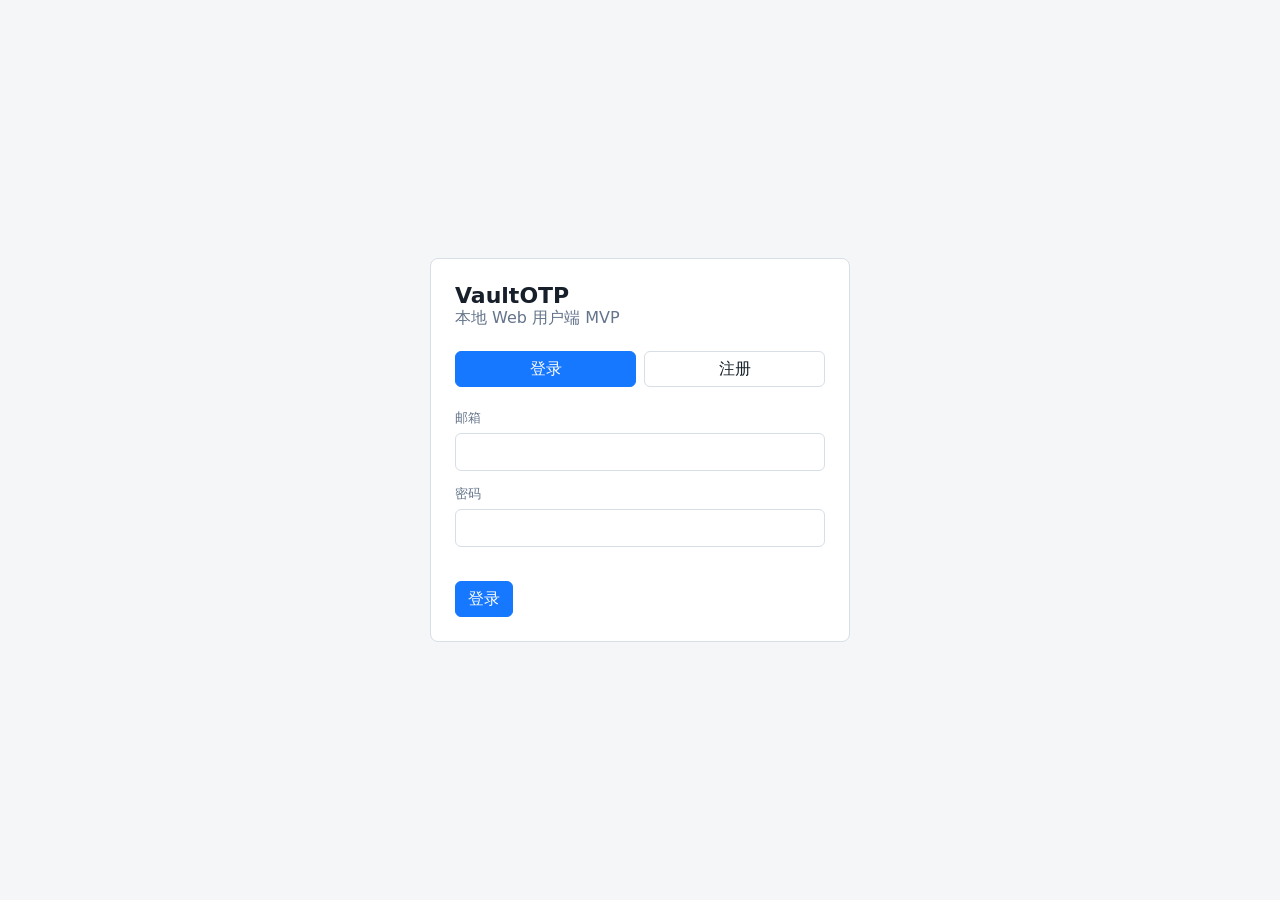
==== web/index.html @ 06e0d686 "feat: add web user mvp" ====
<!doctype html>
<html lang="zh-CN">
  <head>
    <meta charset="utf-8" />
    <meta name="viewport" content="width=device-width, initial-scale=1" />
    <meta name="robots" content="noindex, nofollow" />
    <title>VaultOTP</title>
    <link rel="stylesheet" href="./styles.css" />
  </head>
  <body>
    <div id="app"></div>
    <script src="./app.js"></script>
  </body>
</html>
---- web/styles.css ----
:root {
  color-scheme: light;
  --bg: #f4f6f8;
  --panel: #ffffff;
  --panel-soft: #f8fafc;
  --line: #d8dee6;
  --text: #17202a;
  --muted: #64748b;
  --accent: #1677ff;
  --accent-soft: #e8f1ff;
  --danger: #c52828;
  --danger-soft: #fff0f0;
  --code: #111827;
}

* {
  box-sizing: border-box;
}

body {
  margin: 0;
  min-height: 100vh;
  background: var(--bg);
  color: var(--text);
  font-family:
    Inter, ui-sans-serif, system-ui, -apple-system, BlinkMacSystemFont, "Segoe UI",
    sans-serif;
  letter-spacing: 0;
}

button,
input,
select,
textarea {
  font: inherit;
}

button {
  border: 1px solid var(--line);
  background: var(--panel);
  color: var(--text);
  cursor: pointer;
}

button:hover {
  border-color: var(--accent);
}

button:disabled {
  cursor: not-allowed;
  opacity: 0.55;
}

.screen {
  min-height: 100vh;
}

.auth-screen {
  display: grid;
  place-items: center;
  padding: 32px;
}

.auth-panel {
  width: min(420px, 100%);
  background: var(--panel);
  border: 1px solid var(--line);
  border-radius: 8px;
  padding: 24px;
}

.brand-row,
.topbar,
.panel-title,
.entry-main,
.entry-actions,
.form-row,
.inline-actions {
  display: flex;
  align-items: center;
}

.brand-row,
.topbar,
.panel-title,
.entry-main {
  justify-content: space-between;
}

.brand {
  font-size: 22px;
  font-weight: 700;
}

.muted {
  color: var(--muted);
}

.tabs {
  display: grid;
  grid-template-columns: 1fr 1fr;
  gap: 8px;
  margin: 22px 0;
}

.tab,
.icon-button,
.primary,
.danger,
.ghost {
  min-height: 36px;
  border-radius: 6px;
  padding: 0 12px;
}

.tab.active,
.primary {
  border-color: var(--accent);
  background: var(--accent);
  color: #fff;
}

.danger {
  border-color: #f0b4b4;
  background: var(--danger-soft);
  color: var(--danger);
}

.ghost {
  background: transparent;
}

.field {
  display: grid;
  gap: 6px;
  margin-bottom: 14px;
}

.field label {
  font-size: 13px;
  color: var(--muted);
}

input,
select,
textarea {
  width: 100%;
  border: 1px solid var(--line);
  border-radius: 6px;
  background: #fff;
  color: var(--text);
  min-height: 38px;
  padding: 8px 10px;
}

textarea {
  min-height: 72px;
  resize: vertical;
}

.error {
  min-height: 20px;
  color: var(--danger);
  font-size: 13px;
}

.layout {
  display: grid;
  grid-template-columns: 240px minmax(0, 1fr) 360px;
  min-height: 100vh;
}

.sidebar,
.main,
.inspector {
  min-width: 0;
}

.sidebar {
  background: var(--panel);
  border-right: 1px solid var(--line);
  padding: 18px;
}

.topbar {
  min-height: 64px;
  padding: 0 18px;
  background: var(--panel);
  border-bottom: 1px solid var(--line);
}

.main-content {
  padding: 18px;
}

.inspector {
  background: var(--panel);
  border-left: 1px solid var(--line);
  padding: 18px;
}

.group-list {
  display: grid;
  gap: 6px;
  margin-top: 16px;
}

.group-item {
  width: 100%;
  justify-content: space-between;
  border-radius: 6px;
  padding: 9px 10px;
  text-align: left;
}

.group-item.active {
  border-color: var(--accent);
  background: var(--accent-soft);
  color: var(--accent);
}

.entry-list {
  display: grid;
  gap: 10px;
}

.entry {
  background: var(--panel);
  border: 1px solid var(--line);
  border-radius: 8px;
  padding: 14px;
}

.entry.selected {
  border-color: var(--accent);
}

.entry-title {
  min-width: 0;
}

.entry-title strong,
.entry-title span {
  display: block;
  overflow: hidden;
  text-overflow: ellipsis;
  white-space: nowrap;
}

.otp {
  color: var(--code);
  font-family: "SFMono-Regular", Consolas, "Liberation Mono", monospace;
  font-size: 26px;
  font-weight: 700;
  letter-spacing: 2px;
  white-space: nowrap;
}

.entry-meta {
  display: flex;
  flex-wrap: wrap;
  gap: 8px;
  margin-top: 8px;
  color: var(--muted);
  font-size: 12px;
}

.badge {
  border: 1px solid var(--line);
  border-radius: 999px;
  padding: 2px 8px;
  background: var(--panel-soft);
}

.empty {
  border: 1px dashed var(--line);
  border-radius: 8px;
  padding: 28px;
  text-align: center;
  color: var(--muted);
}

.form-grid {
  display: grid;
  gap: 12px;
}

.form-row {
  gap: 10px;
}

.form-row .field {
  flex: 1;
}

.inline-actions {
  gap: 8px;
  flex-wrap: wrap;
}

.language {
  width: 92px;
}

@media (max-width: 1120px) {
  .layout {
    grid-template-columns: 220px minmax(0, 1fr);
  }

  .inspector {
    grid-column: 1 / -1;
    border-left: 0;
    border-top: 1px solid var(--line);
  }
}

@media (max-width: 760px) {
  .layout {
    display: block;
  }

  .sidebar {
    border-right: 0;
    border-bottom: 1px solid var(--line);
  }

  .topbar {
    align-items: flex-start;
    flex-direction: column;
    gap: 10px;
    padding: 14px 18px;
  }

  .entry-main {
    align-items: flex-start;
    flex-direction: column;
    gap: 12px;
  }

  .otp {
    font-size: 22px;
  }
}
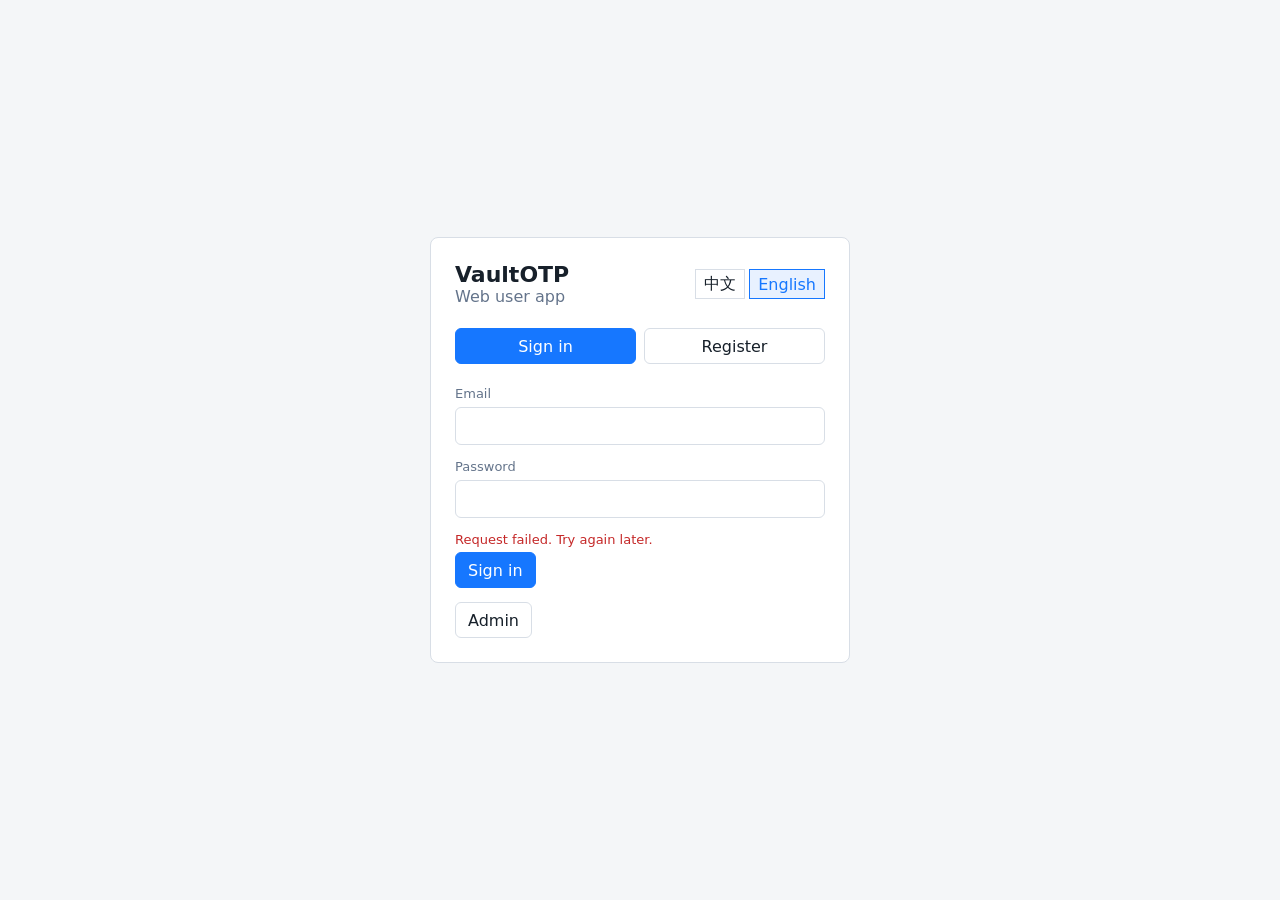
==== commit b975651c: "feat: add shared i18n stage" ====
--- a/web/index.html
+++ b/web/index.html
@@ -9,6 +9,7 @@
   </head>
   <body>
     <div id="app"></div>
+    <script src="../extension/i18n.js"></script>
     <script src="./app.js"></script>
   </body>
 </html>
--- a/web/styles.css
+++ b/web/styles.css
@@ -69,6 +69,10 @@
   padding: 24px;
 }
 
+.auth-switch {
+  margin-top: 14px;
+}
+
 .brand-row,
 .topbar,
 .panel-title,
@@ -87,6 +91,22 @@
   justify-content: space-between;
 }
 
+.language-switch {
+  display: inline-flex;
+  gap: 4px;
+}
+
+.language-switch button {
+  min-height: 30px;
+  padding: 0 8px;
+}
+
+.language-switch button.active {
+  border-color: var(--accent);
+  background: var(--accent-soft);
+  color: var(--accent);
+}
+
 .brand {
   font-size: 22px;
   font-weight: 700;
@@ -298,8 +318,210 @@
   flex-wrap: wrap;
 }
 
-.language {
-  width: 92px;
+.sidebar-actions {
+  align-items: stretch;
+  display: grid;
+  grid-template-columns: 1fr 1fr;
+  margin-top: 12px;
+}
+
+.admin-layout {
+  display: grid;
+  grid-template-columns: 300px minmax(0, 1fr);
+  min-height: 100vh;
+}
+
+.admin-sidebar,
+.admin-main {
+  min-width: 0;
+}
+
+.admin-sidebar {
+  background: var(--panel);
+  border-right: 1px solid var(--line);
+  padding: 18px;
+}
+
+.sidebar-section {
+  margin-top: 22px;
+}
+
+.section-title {
+  color: var(--muted);
+  font-size: 13px;
+  font-weight: 700;
+  margin-bottom: 10px;
+}
+
+.admin-user-list,
+.admin-audit-list,
+.admin-entry-list {
+  display: grid;
+  gap: 8px;
+}
+
+.admin-user-item {
+  align-items: center;
+  border-radius: 6px;
+  display: flex;
+  justify-content: space-between;
+  min-height: 40px;
+  padding: 8px 10px;
+  width: 100%;
+}
+
+.admin-user-item.active {
+  border-color: var(--accent);
+  background: var(--accent-soft);
+  color: var(--accent);
+}
+
+.disabled-badge {
+  color: var(--danger);
+}
+
+.admin-content {
+  padding: 18px;
+}
+
+.admin-detail,
+.admin-summary,
+.admin-entry-row {
+  display: grid;
+  gap: 14px;
+}
+
+.admin-summary {
+  align-items: center;
+  grid-template-columns: minmax(0, 1fr) auto;
+}
+
+.detail-grid {
+  border: 1px solid var(--line);
+  border-radius: 8px;
+  display: grid;
+  grid-template-columns: repeat(4, minmax(0, 1fr));
+  overflow: hidden;
+}
+
+.detail-item {
+  background: var(--panel);
+  border-right: 1px solid var(--line);
+  display: grid;
+  gap: 4px;
+  min-width: 0;
+  padding: 12px;
+}
+
+.detail-item:last-child {
+  border-right: 0;
+}
+
+.detail-item strong,
+.admin-user-item span {
+  overflow: hidden;
+  text-overflow: ellipsis;
+  white-space: nowrap;
+}
+
+.admin-entry-row {
+  background: var(--panel);
+  border: 1px solid var(--line);
+  border-radius: 8px;
+  padding: 14px;
+}
+
+.admin-entry-top,
+.admin-entry-actions {
+  align-items: center;
+  display: flex;
+  gap: 10px;
+}
+
+.admin-entry-top {
+  justify-content: space-between;
+}
+
+.admin-entry-actions {
+  flex-wrap: wrap;
+}
+
+.admin-entry-values {
+  border-top: 1px solid var(--line);
+  display: grid;
+  gap: 10px;
+  grid-template-columns: 1fr 1fr;
+  padding-top: 12px;
+}
+
+.admin-value {
+  color: var(--code);
+  font-family: "SFMono-Regular", Consolas, "Liberation Mono", monospace;
+  margin-top: 4px;
+  overflow-wrap: anywhere;
+}
+
+.audit-row {
+  border: 1px solid var(--line);
+  border-radius: 6px;
+  display: grid;
+  font-size: 12px;
+  gap: 6px;
+  grid-template-columns: 1fr 0.8fr 1fr 0.8fr;
+  padding: 8px;
+}
+
+.modal-backdrop {
+  align-items: center;
+  background: rgb(15 23 42 / 45%);
+  display: flex;
+  inset: 0;
+  justify-content: center;
+  padding: 24px;
+  position: fixed;
+  z-index: 20;
+}
+
+.modal {
+  background: var(--panel);
+  border: 1px solid var(--line);
+  border-radius: 8px;
+  max-height: min(760px, calc(100vh - 48px));
+  overflow: auto;
+  padding: 18px;
+  width: min(860px, 100%);
+}
+
+.import-text {
+  min-height: 140px;
+}
+
+.import-preview {
+  border: 1px solid var(--line);
+  border-radius: 8px;
+  display: grid;
+  margin-top: 14px;
+  overflow: hidden;
+}
+
+.import-row {
+  align-items: center;
+  background: var(--panel);
+  border-bottom: 1px solid var(--line);
+  display: grid;
+  gap: 10px;
+  grid-template-columns: 24px minmax(160px, 1fr) auto auto auto minmax(120px, 1fr);
+  min-height: 54px;
+  padding: 10px 12px;
+}
+
+.import-row:last-child {
+  border-bottom: 0;
+}
+
+.import-row.duplicate,
+.import-row.invalid {
+  background: var(--panel-soft);
 }
 
 @media (max-width: 1120px) {
@@ -317,6 +539,26 @@
 @media (max-width: 760px) {
   .layout {
     display: block;
+  }
+
+  .admin-layout {
+    display: block;
+  }
+
+  .admin-sidebar {
+    border-bottom: 1px solid var(--line);
+    border-right: 0;
+  }
+
+  .admin-summary,
+  .detail-grid,
+  .admin-entry-values {
+    grid-template-columns: 1fr;
+  }
+
+  .detail-item {
+    border-bottom: 1px solid var(--line);
+    border-right: 0;
   }
 
   .sidebar {
@@ -340,4 +582,9 @@
   .otp {
     font-size: 22px;
   }
-}
+
+  .import-row {
+    align-items: flex-start;
+    grid-template-columns: 24px minmax(0, 1fr);
+  }
+}
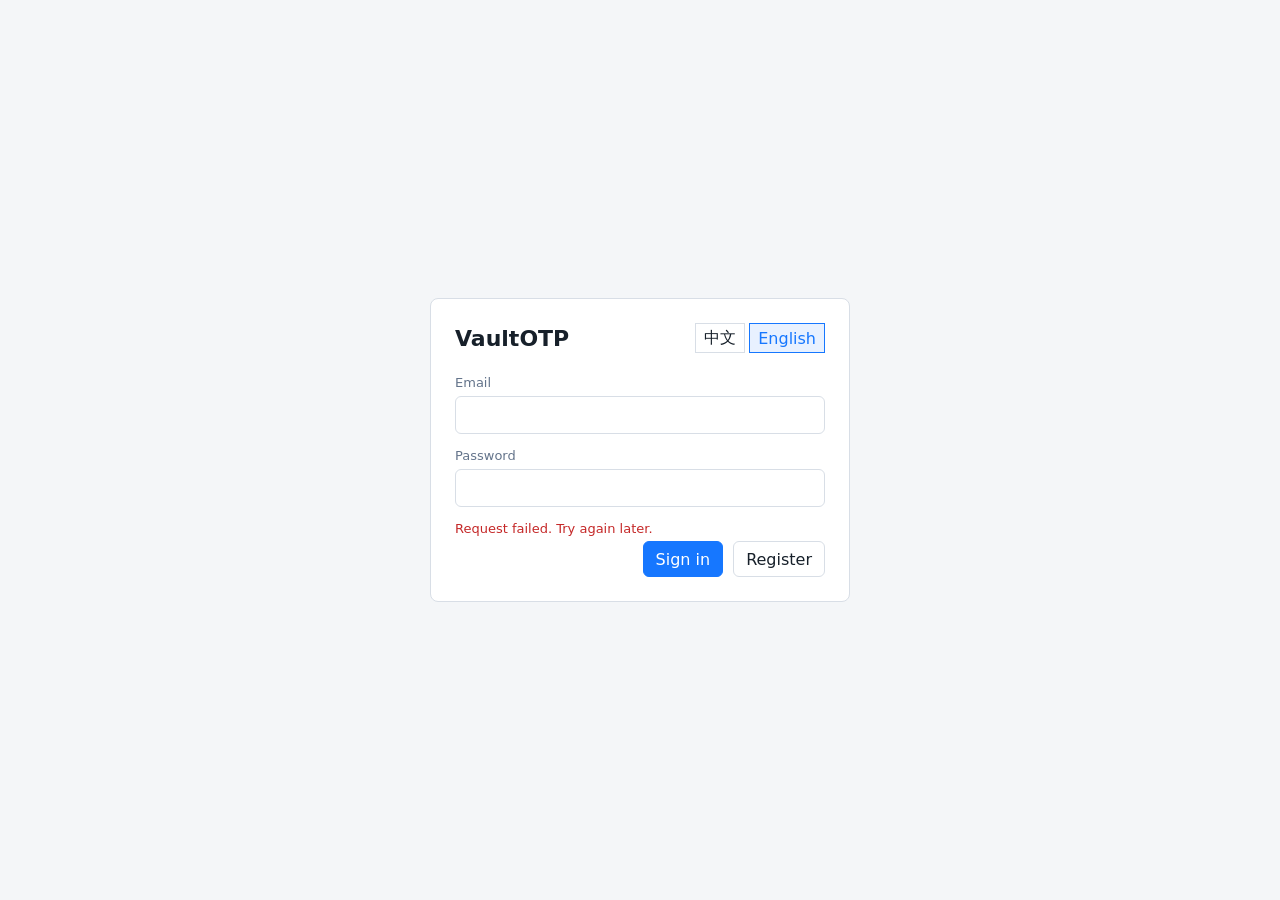
==== commit 6df2ec50: "Add QR image decoding fallback" ====
--- a/web/index.html
+++ b/web/index.html
@@ -4,12 +4,16 @@
     <meta charset="utf-8" />
     <meta name="viewport" content="width=device-width, initial-scale=1" />
     <meta name="robots" content="noindex, nofollow" />
+    <meta name="theme-color" content="#1677ff" />
     <title>VaultOTP</title>
+    <link rel="manifest" href="/manifest.webmanifest" />
+    <link rel="icon" href="/icon.svg" type="image/svg+xml" />
     <link rel="stylesheet" href="./styles.css" />
   </head>
   <body>
     <div id="app"></div>
     <script src="../extension/i18n.js"></script>
+    <script src="./jsQR.js"></script>
     <script src="./app.js"></script>
   </body>
 </html>
--- a/web/styles.css
+++ b/web/styles.css
@@ -69,17 +69,14 @@
   padding: 24px;
 }
 
-.auth-switch {
-  margin-top: 14px;
-}
-
 .brand-row,
 .topbar,
 .panel-title,
 .entry-main,
 .entry-actions,
 .form-row,
-.inline-actions {
+.inline-actions,
+.auth-actions {
   display: flex;
   align-items: center;
 }
@@ -89,6 +86,27 @@
 .panel-title,
 .entry-main {
   justify-content: space-between;
+}
+
+.entry-actions {
+  flex-wrap: wrap;
+  gap: 8px;
+}
+
+.entry-body {
+  display: grid;
+  gap: 12px;
+  min-width: 0;
+  width: 100%;
+}
+
+.auth-panel > .brand-row {
+  margin-bottom: 22px;
+}
+
+.auth-actions {
+  gap: 10px;
+  justify-content: flex-end;
 }
 
 .language-switch {
@@ -186,13 +204,12 @@
 
 .layout {
   display: grid;
-  grid-template-columns: 240px minmax(0, 1fr) 360px;
+  grid-template-columns: 240px minmax(0, 1fr);
   min-height: 100vh;
 }
 
 .sidebar,
-.main,
-.inspector {
+.content {
   min-width: 0;
 }
 
@@ -213,10 +230,62 @@
   padding: 18px;
 }
 
-.inspector {
-  background: var(--panel);
-  border-left: 1px solid var(--line);
+.user-content {
+  display: grid;
+  grid-auto-rows: max-content;
+}
+
+.sidebar-heading {
+  display: grid;
+  gap: 4px;
+}
+
+.user-topbar {
+  align-items: end;
+  display: grid;
+  gap: 14px;
+  grid-template-columns: minmax(180px, auto) minmax(240px, 1fr) auto;
+}
+
+.user-account {
+  display: grid;
+  gap: 4px;
+  min-width: 0;
+}
+
+.user-account strong {
+  overflow: hidden;
+  text-overflow: ellipsis;
+  white-space: nowrap;
+}
+
+.user-top-actions {
+  justify-content: flex-end;
+}
+
+.user-main-stack {
+  display: grid;
+  min-width: 0;
+}
+
+.user-toolbar,
+.user-form-section,
+.user-utility-grid,
+.user-settings-panel {
   padding: 18px;
+}
+
+.user-toolbar {
+  align-items: end;
+  background: var(--panel);
+  border-bottom: 1px solid var(--line);
+  display: grid;
+  gap: 12px;
+  grid-template-columns: minmax(260px, 1fr) auto;
+}
+
+.user-search {
+  margin-bottom: 0;
 }
 
 .group-list {
@@ -242,6 +311,69 @@
 .entry-list {
   display: grid;
   gap: 10px;
+  padding: 18px;
+}
+
+.entry-toolbar {
+  align-items: end;
+  display: grid;
+  gap: 12px;
+  grid-template-columns: minmax(200px, 240px) minmax(0, 1fr);
+  padding: 18px 18px 0;
+}
+
+.entry-main {
+  gap: 12px;
+  justify-content: flex-start;
+  width: 100%;
+}
+
+.entry-toolbar-left {
+  display: grid;
+  gap: 10px;
+}
+
+.segmented {
+  display: inline-flex;
+  gap: 6px;
+}
+
+.segmented button.active {
+  border-color: var(--accent);
+  background: var(--accent-soft);
+  color: var(--accent);
+}
+
+.entry-toolbar .field {
+  margin-bottom: 0;
+}
+
+.entry-toolbar-actions {
+  align-items: center;
+  justify-content: flex-end;
+}
+
+.sort-field select {
+  min-width: 0;
+}
+
+.empty-state {
+  display: grid;
+  gap: 12px;
+  justify-items: center;
+  padding: 16px 0 4px;
+}
+
+.batch-toolbar {
+  align-items: center;
+  display: grid;
+  gap: 12px;
+  grid-template-columns: auto auto minmax(0, 1fr);
+  padding: 0 18px;
+}
+
+.batch-actions {
+  justify-content: flex-end;
 }
 
 .entry {
@@ -249,14 +381,38 @@
   border: 1px solid var(--line);
   border-radius: 8px;
   padding: 14px;
+}
+
+.density-compact .entry {
+  padding: 10px;
+}
+
+.density-compact .entry-meta {
+  margin-top: 4px;
 }
 
 .entry.selected {
   border-color: var(--accent);
 }
 
+.entry.pinned {
+  border-color: #b48b14;
+}
+
+.entry.deleted {
+  border-style: dashed;
+  opacity: 0.92;
+}
+
 .entry-title {
   min-width: 0;
+}
+
+.entry-select {
+  flex: 0 0 auto;
+  height: 18px;
+  margin: 0;
+  width: 18px;
 }
 
 .entry-title strong,
@@ -276,6 +432,25 @@
   white-space: nowrap;
 }
 
+.otp-toggle {
+  align-items: center;
+  background: transparent;
+  border: 0;
+  border-radius: 6px;
+  display: inline-flex;
+  gap: 8px;
+  padding: 0;
+}
+
+.otp-toggle:hover {
+  border-color: transparent;
+}
+
+.otp-toggle:focus-visible {
+  outline: 2px solid var(--accent);
+  outline-offset: 2px;
+}
+
 .entry-meta {
   display: flex;
   flex-wrap: wrap;
@@ -305,6 +480,119 @@
   gap: 12px;
 }
 
+.user-form-section {
+  background: var(--panel);
+  border-top: 1px solid var(--line);
+}
+
+.user-form-section .form-grid {
+  grid-template-columns: repeat(4, minmax(0, 1fr));
+}
+
+.user-form-section .panel-title,
+.user-form-section .advanced-options,
+.user-form-section .error,
+.user-form-section .inline-actions {
+  grid-column: 1 / -1;
+}
+
+.advanced-options {
+  border: 1px solid var(--line);
+  border-radius: 8px;
+  padding: 12px;
+}
+
+.advanced-options summary {
+  color: var(--muted);
+  cursor: pointer;
+  font-size: 13px;
+  font-weight: 700;
+}
+
+.advanced-grid {
+  grid-template-columns: repeat(4, minmax(0, 1fr));
+  margin-top: 12px;
+}
+
+.advanced-note {
+  grid-column: 1 / -1;
+}
+
+.user-settings-panel {
+  background: var(--panel-soft);
+  min-height: calc(100vh - 64px);
+}
+
+.user-settings-panel .panel-title h2 {
+  font-size: 18px;
+  margin: 0;
+}
+
+.settings-overview {
+  display: grid;
+  gap: 12px;
+  grid-template-columns: repeat(auto-fit, minmax(220px, 1fr));
+  margin-top: 16px;
+}
+
+.settings-card {
+  align-items: flex-start;
+  background: var(--panel);
+  border: 1px solid var(--line);
+  border-radius: 8px;
+  display: grid;
+  gap: 6px;
+  min-height: 86px;
+  padding: 14px;
+  text-align: left;
+}
+
+.settings-card span {
+  color: var(--text);
+  font-weight: 700;
+}
+
+.settings-card small {
+  color: var(--muted);
+  font-size: 12px;
+}
+
+.settings-section-stack {
+  display: grid;
+  gap: 14px;
+  margin-top: 16px;
+}
+
+.user-settings-panel > .sidebar-section,
+.settings-section-stack .sidebar-section {
+  background: var(--panel);
+  border: 1px solid var(--line);
+  border-radius: 8px;
+  margin-top: 16px;
+  min-width: 0;
+  padding: 14px;
+}
+
+.settings-section-stack .sidebar-section {
+  margin-top: 0;
+}
+
+.user-utility-grid {
+  display: grid;
+  gap: 18px;
+  grid-template-columns: repeat(auto-fit, minmax(220px, 1fr));
+  padding: 0;
+}
+
+.user-utility-grid .sidebar-section {
+  background: var(--panel);
+  border: 1px solid var(--line);
+  border-radius: 8px;
+  margin-top: 0;
+  min-width: 0;
+  padding: 14px;
+}
+
 .form-row {
   gap: 10px;
 }
@@ -323,6 +611,98 @@
   display: grid;
   grid-template-columns: 1fr 1fr;
   margin-top: 12px;
+}
+
+.settings-actions {
+  margin-top: 12px;
+}
+
+.session-list {
+  display: grid;
+  gap: 8px;
+  margin: 10px 0 12px;
+}
+
+.session-list > div {
+  display: grid;
+  gap: 2px;
+  min-width: 0;
+}
+
+.session-list strong {
+  font-size: 13px;
+  overflow-wrap: anywhere;
+}
+
+.copy-feedback {
+  color: #1a8f4b;
+  font-weight: 700;
+}
+
+.lock-hint {
+  margin-bottom: 12px;
+}
+
+.pwa-panel {
+  display: grid;
+  gap: 8px;
+}
+
+.export-panel {
+  display: grid;
+  gap: 10px;
+}
+
+.transfer-log {
+  border-top: 1px solid var(--line);
+  display: grid;
+  font-size: 12px;
+  gap: 6px;
+  max-height: 120px;
+  overflow: auto;
+  padding-top: 10px;
+}
+
+.qr-wrap {
+  display: grid;
+  place-items: center;
+}
+
+.qr-code {
+  height: min(280px, 70vw);
+  image-rendering: pixelated;
+  width: min(280px, 70vw);
+}
+
+.share-modal textarea {
+  min-height: 96px;
+  resize: vertical;
+  width: 100%;
+}
+
+.status-row {
+  align-items: center;
+  display: flex;
+  gap: 8px;
+}
+
+.status-dot {
+  border-radius: 999px;
+  display: inline-block;
+  height: 10px;
+  width: 10px;
+}
+
+.status-dot.online {
+  background: #1a8f4b;
+}
+
+.status-dot.offline {
+  background: var(--danger);
+}
+
+.full-width {
+  width: 100%;
 }
 
 .admin-layout {
@@ -469,6 +849,299 @@
   gap: 6px;
   grid-template-columns: 1fr 0.8fr 1fr 0.8fr;
   padding: 8px;
+}
+
+.pat-row {
+  grid-template-columns: minmax(120px, 1fr) auto minmax(160px, 1fr) minmax(140px, 1fr);
+}
+
+.pat-row button {
+  width: 100%;
+}
+
+.api-help {
+  border-top: 1px solid var(--line);
+  display: grid;
+  gap: 8px;
+  margin-top: 12px;
+  padding-top: 12px;
+}
+
+.api-help pre {
+  background: var(--panel-soft);
+  border: 1px solid var(--line);
+  border-radius: 6px;
+  font-size: 12px;
+  margin: 0;
+  max-width: 100%;
+  overflow-x: auto;
+  padding: 8px;
+}
+
+.site-settings-form {
+  display: grid;
+  gap: 8px;
+}
+
+.checkbox-field {
+  align-items: center;
+  color: var(--muted);
+  display: flex;
+  font-size: 13px;
+  gap: 8px;
+}
+
+.checkbox-field input {
+  min-height: auto;
+  width: auto;
+}
+
+.public-page {
+  display: grid;
+  gap: 28px;
+  margin: 0 auto;
+  max-width: 1040px;
+  padding: 24px;
+}
+
+.public-nav {
+  align-items: center;
+  border-bottom: 1px solid var(--line);
+  display: flex;
+  gap: 16px;
+  justify-content: space-between;
+  min-height: 54px;
+}
+
+.public-nav span {
+  display: flex;
+  flex-wrap: wrap;
+  gap: 10px;
+}
+
+.public-nav a,
+.public-link {
+  color: var(--text);
+  text-decoration: none;
+}
+
+.public-link {
+  align-items: center;
+  border: 1px solid var(--line);
+  border-radius: 6px;
+  display: inline-flex;
+  min-height: 36px;
+  padding: 0 12px;
+}
+
+.public-link.primary {
+  border-color: var(--accent);
+  color: #fff;
+}
+
+.public-hero {
+  display: grid;
+  gap: 14px;
+  max-width: 760px;
+  padding: 36px 0;
+}
+
+.public-hero h1 {
+  font-size: 34px;
+  line-height: 1.18;
+  margin: 0;
+}
+
+.public-hero p {
+  font-size: 16px;
+  line-height: 1.7;
+  margin: 0;
+}
+
+.public-totp {
+  display: grid;
+  gap: 18px;
+  justify-items: center;
+  padding: 28px 0 36px;
+}
+
+.public-totp h2 {
+  font-size: 28px;
+  margin: 0;
+  text-align: center;
+}
+
+.public-single-tool {
+  border: 1px solid var(--line);
+  border-radius: 8px;
+  display: grid;
+  gap: 14px;
+  justify-items: center;
+  padding: 18px;
+  width: 100%;
+}
+
+.public-single-tool .public-totp-form {
+  grid-template-columns: minmax(260px, 1fr) auto;
+  width: min(640px, 100%);
+}
+
+.public-single-result {
+  display: grid;
+  gap: 6px;
+  justify-items: center;
+  min-height: 86px;
+}
+
+.public-single-result p {
+  color: var(--muted);
+  margin: 0;
+}
+
+.public-totp-form {
+  align-items: center;
+  display: grid;
+  gap: 12px;
+  grid-template-columns: minmax(180px, 0.8fr) minmax(260px, 1fr) auto;
+  width: min(820px, 100%);
+}
+
+.public-totp-form input {
+  min-height: 40px;
+}
+
+.public-totp-form button,
+.public-totp-actions button {
+  min-height: 40px;
+  padding: 0 12px;
+}
+
+.public-cache-notice {
+  background: var(--accent-soft);
+  border: 1px solid #b9d5ff;
+  border-radius: 8px;
+  color: #245184;
+  margin: 0;
+  max-width: 820px;
+  padding: 12px 14px;
+}
+
+.public-totp-actions {
+  display: flex;
+  flex-wrap: wrap;
+  gap: 10px;
+  justify-content: center;
+}
+
+.public-totp-list {
+  display: grid;
+  gap: 14px;
+  grid-template-columns: repeat(auto-fill, minmax(260px, 1fr));
+  width: 100%;
+}
+
+.public-totp-card {
+  background: var(--panel);
+  border: 1px solid var(--line);
+  border-top: 4px solid var(--accent);
+  border-radius: 8px;
+  display: grid;
+  gap: 12px;
+  padding: 16px;
+}
+
+.public-totp-card .remark {
+  font-weight: 700;
+  overflow: hidden;
+  text-overflow: ellipsis;
+  white-space: nowrap;
+}
+
+.public-totp-code {
+  border: 0;
+  background: transparent;
+  color: #18864b;
+  font-family: "SFMono-Regular", Consolas, "Liberation Mono", monospace;
+  font-size: 34px;
+  font-weight: 800;
+  min-height: 42px;
+  padding: 0;
+}
+
+.progress-container {
+  background: #e5eaf0;
+  border-radius: 999px;
+  height: 5px;
+  overflow: hidden;
+}
+
+.progress-bar {
+  background: var(--accent);
+  height: 100%;
+  transition: width 1s linear;
+}
+
+.card-tools {
+  border-top: 1px dashed var(--line);
+  display: flex;
+  gap: 8px;
+  justify-content: space-between;
+  padding-top: 12px;
+}
+
+.card-tools button {
+  border: 0;
+  background: transparent;
+  color: var(--accent);
+  min-height: 28px;
+  padding: 0;
+}
+
+.card-tools button:last-child {
+  color: var(--danger);
+}
+
+.public-totp-toast {
+  background: #222;
+  border-radius: 999px;
+  bottom: 24px;
+  color: #fff;
+  left: 50%;
+  opacity: 0;
+  padding: 10px 18px;
+  pointer-events: none;
+  position: fixed;
+  transform: translateX(-50%);
+  transition: opacity 0.18s ease;
+  z-index: 30;
+}
+
+.public-totp-toast.visible {
+  opacity: 1;
+}
+
+.public-grid {
+  display: grid;
+  gap: 12px;
+  grid-template-columns: repeat(3, minmax(0, 1fr));
+}
+
+.public-grid article {
+  background: var(--panel);
+  border: 1px solid var(--line);
+  border-radius: 8px;
+  padding: 16px;
+}
+
+.public-grid h2 {
+  font-size: 16px;
+  margin: 0 0 8px;
+}
+
+.public-grid p {
+  color: var(--muted);
+  line-height: 1.6;
+  margin: 0;
 }
 
 .modal-backdrop {
@@ -496,6 +1169,25 @@
   min-height: 140px;
 }
 
+.import-scan-panel {
+  border: 1px solid var(--line);
+  border-radius: 8px;
+  display: grid;
+  gap: 12px;
+  margin-bottom: 14px;
+  padding: 12px;
+}
+
+.qr-scan-video {
+  aspect-ratio: 4 / 3;
+  background: #111827;
+  border-radius: 8px;
+  display: block;
+  max-height: 360px;
+  object-fit: cover;
+  width: 100%;
+}
+
 .import-preview {
   border: 1px solid var(--line);
   border-radius: 8px;
@@ -529,16 +1221,47 @@
     grid-template-columns: 220px minmax(0, 1fr);
   }
 
-  .inspector {
-    grid-column: 1 / -1;
-    border-left: 0;
-    border-top: 1px solid var(--line);
+  .user-form-section .form-grid {
+    grid-template-columns: repeat(2, minmax(0, 1fr));
+  }
+
+  .advanced-grid {
+    grid-template-columns: repeat(2, minmax(0, 1fr));
+  }
+
+  .user-topbar,
+  .user-utility-grid {
+    grid-template-columns: 1fr;
+  }
+
+  .user-top-actions {
+    justify-content: flex-start;
   }
 }
 
 @media (max-width: 760px) {
+  body {
+    overflow-x: hidden;
+  }
+
   .layout {
     display: block;
+  }
+
+  .user-toolbar,
+  .user-utility-grid,
+  .user-form-section .form-grid,
+  .entry-toolbar,
+  .advanced-grid {
+    grid-template-columns: 1fr;
+  }
+
+  .batch-toolbar {
+    grid-template-columns: 1fr;
+  }
+
+  .pat-row {
+    grid-template-columns: 1fr;
   }
 
   .admin-layout {
@@ -552,7 +1275,27 @@
 
   .admin-summary,
   .detail-grid,
-  .admin-entry-values {
+  .admin-entry-values,
+  .public-grid {
+    grid-template-columns: 1fr;
+  }
+
+  .public-nav {
+    align-items: flex-start;
+    flex-direction: column;
+    padding-bottom: 12px;
+  }
+
+  .public-hero h1 {
+    font-size: 28px;
+  }
+
+  .public-totp h2 {
+    font-size: 24px;
+  }
+
+  .public-totp-form {
+    align-items: stretch;
     grid-template-columns: 1fr;
   }
 
@@ -567,10 +1310,17 @@
   }
 
   .topbar {
-    align-items: flex-start;
-    flex-direction: column;
-    gap: 10px;
     padding: 14px 18px;
+  }
+
+  .user-topbar {
+    align-items: stretch;
+    grid-template-columns: minmax(0, 1fr);
+  }
+
+  .user-top-actions button,
+  .settings-actions button {
+    flex: 1 1 120px;
   }
 
   .entry-main {
@@ -579,6 +1329,21 @@
     gap: 12px;
   }
 
+  .entry-actions {
+    align-items: stretch;
+    display: grid;
+    grid-template-columns: minmax(0, 1fr) auto auto;
+    width: 100%;
+  }
+
+  .batch-actions {
+    justify-content: flex-start;
+  }
+
+  .entry-toolbar-actions {
+    justify-content: flex-start;
+  }
+
   .otp {
     font-size: 22px;
   }
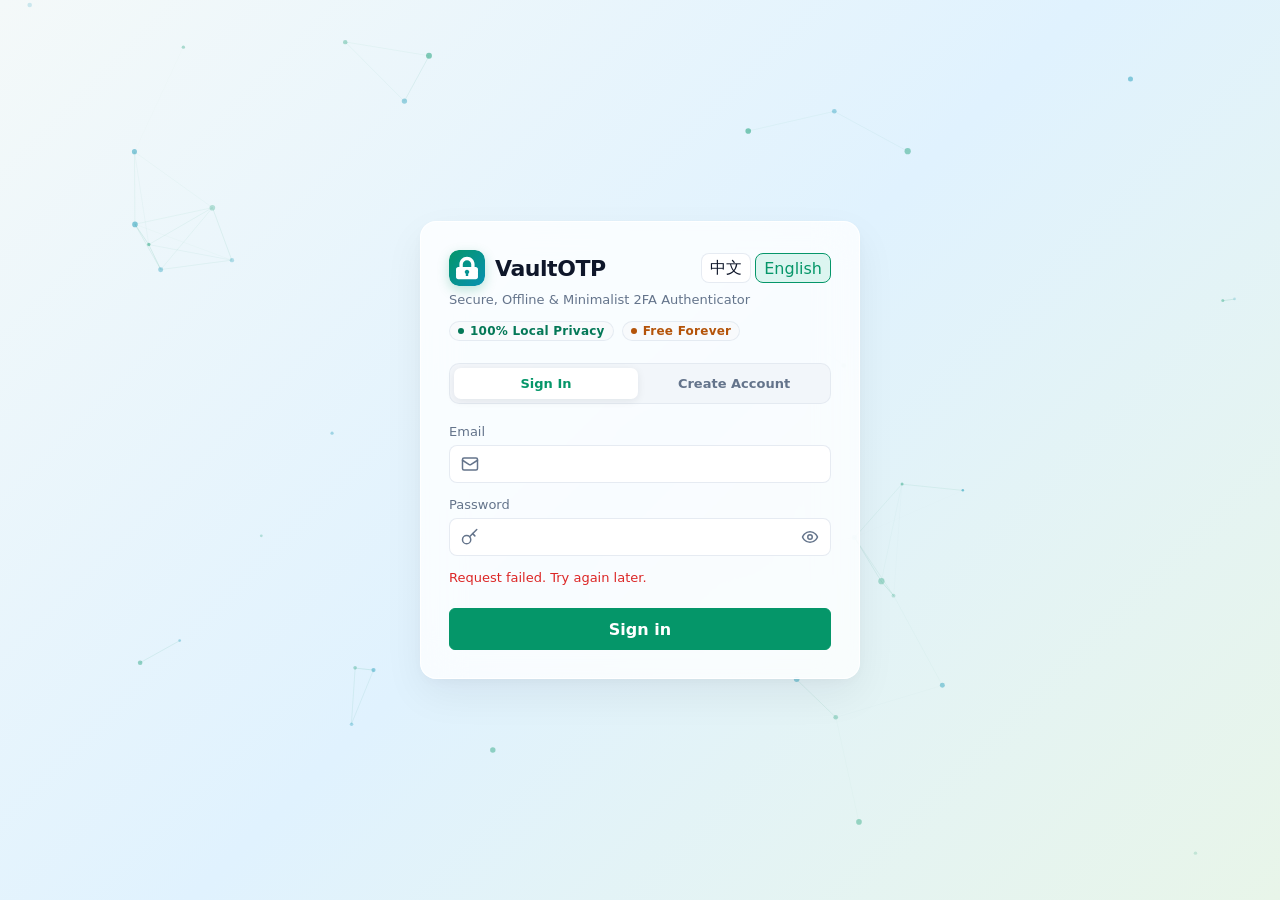
==== commit c3afe7de: "Redesign homepage and auth screens with mint glassmorphism and particles" ====
--- a/web/index.html
+++ b/web/index.html
@@ -4,13 +4,14 @@
     <meta charset="utf-8" />
     <meta name="viewport" content="width=device-width, initial-scale=1" />
     <meta name="robots" content="noindex, nofollow" />
-    <meta name="theme-color" content="#1677ff" />
+    <meta name="theme-color" content="#059669" />
     <title>VaultOTP</title>
     <link rel="manifest" href="/manifest.webmanifest" />
     <link rel="icon" href="/icon.svg" type="image/svg+xml" />
     <link rel="stylesheet" href="./styles.css" />
   </head>
   <body>
+    <canvas id="particle-canvas"></canvas>
     <div id="app"></div>
     <script src="../extension/i18n.js"></script>
     <script src="./jsQR.js"></script>
--- a/web/styles.css
+++ b/web/styles.css
@@ -1,26 +1,56 @@
 :root {
   color-scheme: light;
-  --bg: #f4f6f8;
-  --panel: #ffffff;
-  --panel-soft: #f8fafc;
-  --line: #d8dee6;
-  --text: #17202a;
+  --bg-gradient: linear-gradient(135deg, #f4f9f9 0%, #e0f2fe 50%, #e8f5e9 100%);
+  --bg: #f4f9f9;
+  --panel: rgba(255, 255, 255, 0.78);
+  --panel-solid: #ffffff;
+  --panel-soft: rgba(248, 250, 252, 0.88);
+  --glass-border: rgba(255, 255, 255, 0.9);
+  --glass-shadow: 0 16px 40px rgba(15, 23, 42, 0.06), 0 4px 14px rgba(15, 23, 42, 0.03);
+  --line: rgba(226, 232, 240, 0.85);
+  --text: #0f172a;
   --muted: #64748b;
-  --accent: #1677ff;
-  --accent-soft: #e8f1ff;
-  --danger: #c52828;
-  --danger-soft: #fff0f0;
-  --code: #111827;
+  --accent: #059669;
+  --accent-hover: #047857;
+  --accent-soft: rgba(16, 185, 129, 0.12);
+  --accent-cyan: #0891b2;
+  --danger: #dc2626;
+  --danger-soft: rgba(239, 68, 68, 0.1);
+  --code: #0f172a;
+
+  --badge-privacy-bg: rgba(209, 250, 229, 0.9);
+  --badge-privacy-text: #047857;
+  --badge-privacy-border: rgba(52, 211, 153, 0.4);
+
+  --badge-free-bg: rgba(254, 243, 199, 0.9);
+  --badge-free-text: #b45309;
+  --badge-free-border: rgba(251, 191, 36, 0.4);
 }
 
 * {
   box-sizing: border-box;
+}
+
+#particle-canvas {
+  position: fixed;
+  top: 0;
+  left: 0;
+  width: 100vw;
+  height: 100vh;
+  pointer-events: none;
+  z-index: 0;
+}
+
+#app {
+  position: relative;
+  z-index: 1;
 }
 
 body {
   margin: 0;
   min-height: 100vh;
-  background: var(--bg);
+  background: var(--bg-gradient);
+  background-attachment: fixed;
   color: var(--text);
   font-family:
     Inter, ui-sans-serif, system-ui, -apple-system, BlinkMacSystemFont, "Segoe UI",
@@ -35,15 +65,57 @@
   font: inherit;
 }
 
+input[type="text"],
+input[type="email"],
+input[type="password"],
+input[type="search"],
+select,
+textarea {
+  background: rgba(255, 255, 255, 0.9);
+  border: 1px solid var(--line);
+  border-radius: 8px;
+  padding: 8px 12px;
+  min-height: 38px;
+  color: var(--text);
+  outline: none;
+  transition: border-color 0.15s ease, box-shadow 0.15s ease;
+}
+
+input[type="text"]:focus,
+input[type="email"]:focus,
+input[type="password"]:focus,
+input[type="search"]:focus,
+select:focus,
+textarea:focus {
+  border-color: var(--accent);
+  box-shadow: 0 0 0 3px var(--accent-soft);
+}
+
 button {
   border: 1px solid var(--line);
-  background: var(--panel);
+  background: var(--panel-solid);
   color: var(--text);
   cursor: pointer;
+  border-radius: 8px;
+  transition: all 0.15s ease;
 }
 
 button:hover {
   border-color: var(--accent);
+  color: var(--accent-hover);
+}
+
+button.primary {
+  background: var(--accent);
+  border-color: var(--accent);
+  color: #ffffff;
+  font-weight: 600;
+}
+
+button.primary:hover {
+  background: var(--accent-hover);
+  border-color: var(--accent-hover);
+  color: #ffffff;
 }
 
 button:disabled {
@@ -58,15 +130,215 @@
 .auth-screen {
   display: grid;
   place-items: center;
-  padding: 32px;
+  padding: 32px 16px;
 }
 
 .auth-panel {
-  width: min(420px, 100%);
-  background: var(--panel);
-  border: 1px solid var(--line);
-  border-radius: 8px;
-  padding: 24px;
+  width: min(440px, 92vw);
+  background: var(--panel);
+  backdrop-filter: blur(20px);
+  -webkit-backdrop-filter: blur(20px);
+  border: 1px solid var(--glass-border);
+  box-shadow: var(--glass-shadow);
+  border-radius: 16px;
+  padding: 28px;
+}
+
+/* Admin Glass Special Highlight */
+.auth-panel.admin-auth {
+  border-color: rgba(8, 145, 178, 0.35);
+  box-shadow: 0 16px 40px rgba(8, 145, 178, 0.08), 0 4px 14px rgba(15, 23, 42, 0.03);
+}
+
+.auth-header {
+  margin-bottom: 22px;
+}
+
+.brand-header-row {
+  display: flex;
+  align-items: center;
+  justify-content: space-between;
+  gap: 12px;
+}
+
+.brand-logo-container {
+  display: flex;
+  align-items: center;
+  gap: 10px;
+}
+
+.brand-logo-svg {
+  width: 36px;
+  height: 36px;
+  flex-shrink: 0;
+  border-radius: 10px;
+  box-shadow: 0 4px 12px rgba(5, 150, 105, 0.25);
+}
+
+.brand-logo-svg.admin-logo {
+  box-shadow: 0 4px 12px rgba(8, 145, 178, 0.25);
+}
+
+.brand-name {
+  font-size: 22px;
+  font-weight: 700;
+  letter-spacing: -0.02em;
+  color: var(--text);
+}
+
+.hero-subtitle {
+  font-size: 13px;
+  color: var(--muted);
+  margin-top: 6px;
+  font-weight: 500;
+}
+
+.hero-badges {
+  display: flex;
+  flex-wrap: wrap;
+  gap: 8px;
+  margin-top: 14px;
+}
+
+.badge {
+  display: inline-flex;
+  align-items: center;
+  gap: 6px;
+  padding: 4px 10px;
+  border-radius: 9999px;
+  font-size: 12px;
+  font-weight: 600;
+  letter-spacing: 0.02em;
+  user-select: none;
+}
+
+.badge-privacy {
+  background: var(--badge-privacy-bg);
+  color: var(--badge-privacy-text);
+  border: 1px solid var(--badge-privacy-border);
+}
+
+.badge-free {
+  background: var(--badge-free-bg);
+  color: var(--badge-free-text);
+  border: 1px solid var(--badge-free-border);
+}
+
+.badge-admin {
+  background: rgba(224, 242, 254, 0.9);
+  color: #0369a1;
+  border: 1px solid rgba(56, 189, 248, 0.4);
+}
+
+.badge-admin-setup {
+  background: rgba(254, 226, 226, 0.9);
+  color: #b91c1c;
+  border: 1px solid rgba(248, 113, 113, 0.4);
+}
+
+.badge-dot {
+  width: 6px;
+  height: 6px;
+  border-radius: 50%;
+  background: currentColor;
+}
+
+/* Segmented Tab Bar */
+.segmented-tabs {
+  display: grid;
+  grid-template-columns: 1fr 1fr;
+  background: rgba(241, 245, 249, 0.85);
+  border: 1px solid var(--line);
+  padding: 4px;
+  border-radius: 10px;
+  margin: 18px 0 20px 0;
+  gap: 4px;
+}
+
+.segmented-tab {
+  border: none;
+  background: transparent;
+  padding: 8px 12px;
+  font-size: 13px;
+  font-weight: 600;
+  color: var(--muted);
+  border-radius: 7px;
+  cursor: pointer;
+  transition: all 0.2s ease;
+}
+
+.segmented-tab.active {
+  background: #ffffff;
+  color: var(--accent);
+  box-shadow: 0 2px 8px rgba(15, 23, 42, 0.08);
+}
+
+/* Input Icon Wrappers & Show/Hide Eye Toggle */
+.input-with-icon {
+  position: relative;
+  display: flex;
+  align-items: center;
+  width: 100%;
+}
+
+.input-with-icon .input-icon {
+  position: absolute;
+  left: 12px;
+  width: 18px;
+  height: 18px;
+  color: var(--muted);
+  pointer-events: none;
+}
+
+.input-with-icon input {
+  width: 100%;
+  padding-left: 38px;
+  padding-right: 38px;
+}
+
+.eye-toggle-btn {
+  position: absolute;
+  right: 8px;
+  background: transparent !important;
+  border: none !important;
+  padding: 4px !important;
+  display: flex;
+  align-items: center;
+  justify-content: center;
+  color: var(--muted);
+  border-radius: 6px;
+  min-height: auto !important;
+}
+
+.eye-toggle-btn:hover {
+  color: var(--text);
+  background: rgba(0, 0, 0, 0.04) !important;
+}
+
+.eye-toggle-btn svg {
+  width: 18px;
+  height: 18px;
+}
+
+.back-auth-row {
+  margin-top: 18px;
+  text-align: center;
+}
+
+.back-auth-link {
+  display: inline-flex;
+  align-items: center;
+  gap: 4px;
+  font-size: 13px;
+  color: var(--muted);
+  text-decoration: none;
+  font-weight: 500;
+  transition: color 0.15s ease;
+  cursor: pointer;
+}
+
+.back-auth-link:hover {
+  color: var(--accent-cyan);
 }
 
 .brand-row,
@@ -232,7 +504,9 @@
 
 .user-content {
   display: grid;
+  grid-template-rows: max-content minmax(0, 1fr);
   grid-auto-rows: max-content;
+  background: var(--bg);
 }
 
 .sidebar-heading {
@@ -240,11 +514,31 @@
   gap: 4px;
 }
 
+.user-sidebar {
+  display: flex;
+  flex-direction: column;
+  gap: 20px;
+}
+
+.user-nav,
+.nav-section {
+  display: grid;
+  gap: 14px;
+}
+
+.nav-section-title {
+  color: var(--muted);
+  font-size: 12px;
+  font-weight: 700;
+}
+
 .user-topbar {
-  align-items: end;
-  display: grid;
-  gap: 14px;
-  grid-template-columns: minmax(180px, auto) minmax(240px, 1fr) auto;
+  align-items: center;
+  display: grid;
+  gap: 16px;
+  grid-template-columns: minmax(180px, 260px) minmax(220px, 1fr) auto;
+  min-height: 72px;
+  padding: 12px 18px;
 }
 
 .user-account {
@@ -264,8 +558,11 @@
 }
 
 .user-main-stack {
-  display: grid;
+  align-content: start;
+  display: grid;
+  gap: 14px;
   min-width: 0;
+  padding: 18px;
 }
 
 .user-toolbar,
@@ -291,17 +588,24 @@
 .group-list {
   display: grid;
   gap: 6px;
-  margin-top: 16px;
 }
 
 .group-item {
   width: 100%;
+  align-items: center;
   justify-content: space-between;
   border-radius: 6px;
   padding: 9px 10px;
   text-align: left;
 }
 
+.group-item span:first-child {
+  min-width: 0;
+  overflow: hidden;
+  text-overflow: ellipsis;
+  white-space: nowrap;
+}
+
 .group-item.active {
   border-color: var(--accent);
   background: var(--accent-soft);
@@ -311,15 +615,24 @@
 .entry-list {
   display: grid;
   gap: 10px;
-  padding: 18px;
+  padding: 0;
 }
 
 .entry-toolbar {
-  align-items: end;
+  align-items: center;
+  background: var(--panel);
+  border: 1px solid var(--line);
+  border-radius: 8px;
   display: grid;
   gap: 12px;
-  grid-template-columns: minmax(200px, 240px) minmax(0, 1fr);
-  padding: 18px 18px 0;
+  grid-template-columns: minmax(0, 1fr) auto;
+  padding: 14px;
+}
+
+.entry-toolbar h1 {
+  font-size: 22px;
+  line-height: 1.25;
+  margin: 0 0 4px;
 }
 
 .entry-main {
@@ -333,6 +646,15 @@
   gap: 10px;
 }
 
+.entry-toolbar-controls {
+  align-items: end;
+  display: flex;
+  flex-wrap: wrap;
+  gap: 10px;
+  justify-content: flex-end;
+  min-width: 0;
+}
+
 .segmented {
   display: inline-flex;
   gap: 6px;
@@ -358,22 +680,56 @@
 }
 
 .empty-state {
+  align-content: center;
+  background: var(--panel);
+  border: 1px dashed var(--line);
+  border-radius: 8px;
   display: grid;
   gap: 12px;
   justify-items: center;
-  padding: 16px 0 4px;
+  min-height: 320px;
+  padding: 32px 18px;
+}
+
+.empty-state .empty {
+  border: 0;
+  padding: 0;
 }
 
 .batch-toolbar {
   align-items: center;
+  background: var(--panel);
+  border: 1px solid var(--line);
+  border-radius: 8px;
   display: grid;
   gap: 12px;
   grid-template-columns: auto auto minmax(0, 1fr);
-  padding: 0 18px;
+  padding: 12px;
 }
 
 .batch-actions {
+  flex-wrap: wrap;
   justify-content: flex-end;
+}
+
+.group-manage-list {
+  display: grid;
+  gap: 8px;
+}
+
+.group-manage-row {
+  align-items: center;
+  border: 1px solid var(--line);
+  border-radius: 6px;
+  display: grid;
+  gap: 8px;
+  grid-template-columns: minmax(0, 1fr) auto auto auto;
+  padding: 8px;
+}
+
+.group-manage-row span {
+  min-width: 0;
+  overflow-wrap: anywhere;
 }
 
 .entry {
@@ -482,7 +838,8 @@
 
 .user-form-section {
   background: var(--panel);
-  border-top: 1px solid var(--line);
+  border: 1px solid var(--line);
+  border-radius: 8px;
 }
 
 .user-form-section .form-grid {
@@ -519,8 +876,10 @@
 }
 
 .user-settings-panel {
-  background: var(--panel-soft);
-  min-height: calc(100vh - 64px);
+  background: var(--panel);
+  border: 1px solid var(--line);
+  border-radius: 8px;
+  min-height: 0;
 }
 
 .user-settings-panel .panel-title h2 {
@@ -876,6 +1235,29 @@
   max-width: 100%;
   overflow-x: auto;
   padding: 8px;
+}
+
+.api-endpoint-list {
+  display: grid;
+  gap: 6px;
+}
+
+.api-endpoint-row {
+  align-items: center;
+  border: 1px solid var(--line);
+  border-radius: 6px;
+  display: grid;
+  font-size: 12px;
+  gap: 8px;
+  grid-template-columns: auto minmax(160px, 0.8fr) minmax(0, 1fr);
+  min-width: 0;
+  padding: 8px;
+}
+
+.api-endpoint-row code,
+.api-endpoint-row span {
+  min-width: 0;
+  overflow-wrap: anywhere;
 }
 
 .site-settings-form {
@@ -1144,6 +1526,90 @@
   margin: 0;
 }
 
+.public-docs {
+  display: grid;
+  gap: 14px;
+}
+
+.public-doc-section {
+  background: var(--panel);
+  border: 1px solid var(--line);
+  border-radius: 8px;
+  display: grid;
+  gap: 10px;
+  padding: 16px;
+}
+
+.public-doc-section h2 {
+  font-size: 18px;
+  margin: 0;
+}
+
+.public-doc-section p {
+  color: var(--muted);
+  line-height: 1.7;
+  margin: 0;
+}
+
+.public-doc-section pre {
+  background: var(--panel-soft);
+  border: 1px solid var(--line);
+  border-radius: 6px;
+  font-size: 12px;
+  margin: 0;
+  max-width: 100%;
+  overflow-x: auto;
+  padding: 10px;
+}
+
+.public-api-table {
+  display: grid;
+  gap: 8px;
+}
+
+.public-api-table > div {
+  align-items: center;
+  border: 1px solid var(--line);
+  border-radius: 6px;
+  display: grid;
+  font-size: 13px;
+  gap: 8px;
+  grid-template-columns: auto minmax(190px, 0.7fr) minmax(0, 1fr);
+  padding: 8px;
+}
+
+.public-api-table code,
+.public-api-table span {
+  min-width: 0;
+  overflow-wrap: anywhere;
+}
+
+.public-compare-table {
+  display: grid;
+  gap: 12px;
+}
+
+.public-compare-table article {
+  background: var(--panel);
+  border: 1px solid var(--line);
+  border-radius: 8px;
+  display: grid;
+  gap: 12px;
+  grid-template-columns: minmax(120px, 0.55fr) repeat(2, minmax(0, 1fr));
+  padding: 16px;
+}
+
+.public-compare-table h2 {
+  font-size: 16px;
+  margin: 0;
+}
+
+.public-compare-table p {
+  color: var(--muted);
+  line-height: 1.6;
+  margin: 4px 0 0;
+}
+
 .modal-backdrop {
   align-items: center;
   background: rgb(15 23 42 / 45%);
@@ -1260,7 +1726,16 @@
     grid-template-columns: 1fr;
   }
 
+  .group-manage-row {
+    grid-template-columns: 1fr;
+  }
+
   .pat-row {
+    grid-template-columns: 1fr;
+  }
+
+  .api-endpoint-row {
+    align-items: flex-start;
     grid-template-columns: 1fr;
   }
 
@@ -1280,6 +1755,15 @@
     grid-template-columns: 1fr;
   }
 
+  .public-api-table > div {
+    align-items: flex-start;
+    grid-template-columns: 1fr;
+  }
+
+  .public-compare-table article {
+    grid-template-columns: 1fr;
+  }
+
   .public-nav {
     align-items: flex-start;
     flex-direction: column;
